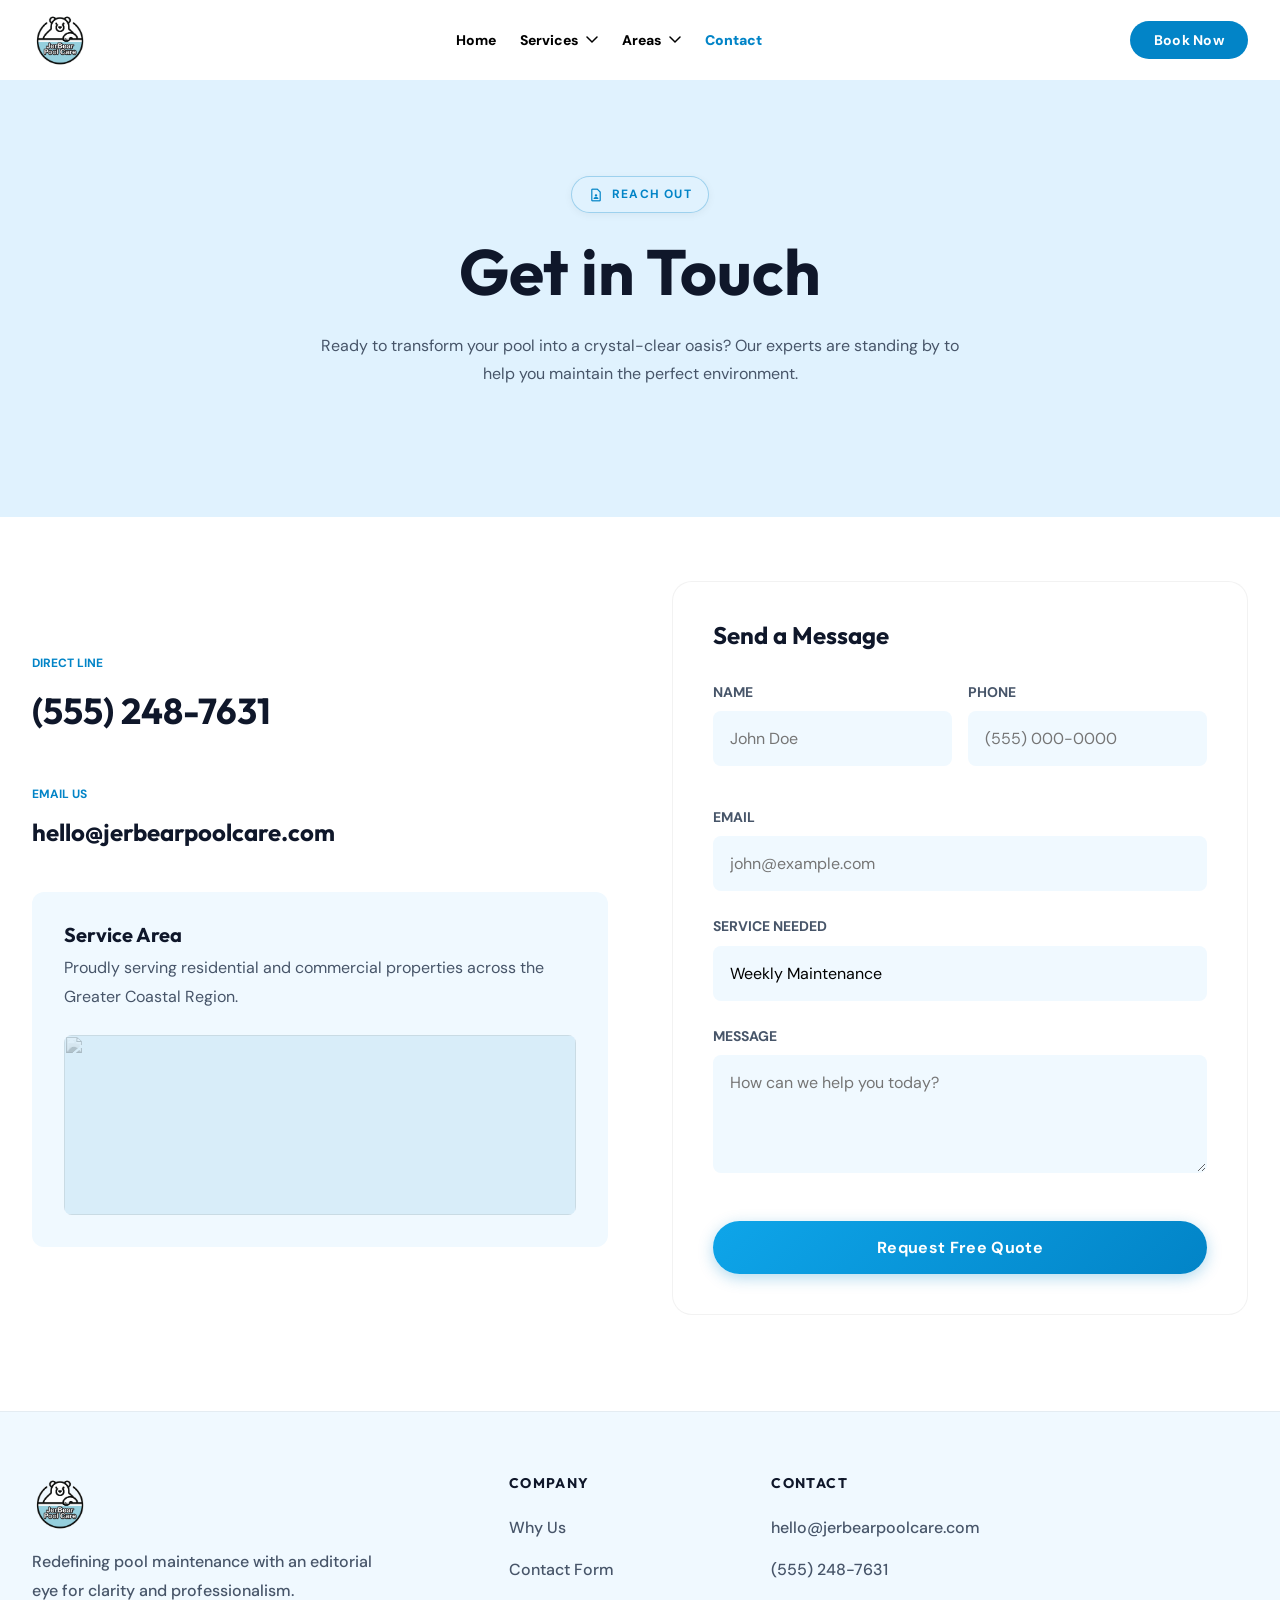
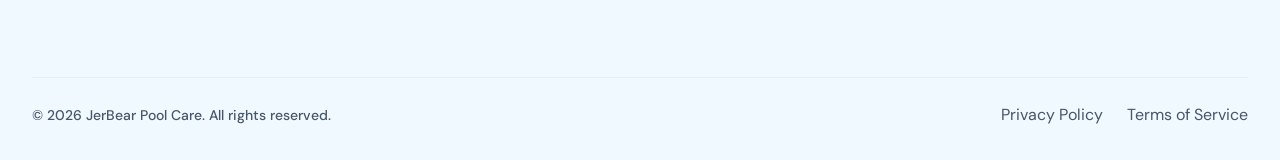
==== contact.html @ 9e52bd68 "Restructured project: moved everything to root and updated testimonial video" ====
<!DOCTYPE html>
<html lang="en">
<head>
  <meta charset="UTF-8">
  <meta name="viewport" content="width=device-width, initial-scale=1.0">
  <meta name="description" content="Contact JerBear Pool Care — Get in Touch.">
  <title>JerBear Pool Care | Contact Us</title>

  <!-- Google Fonts: Outfit and DM Sans -->
  <link rel="preconnect" href="https://fonts.googleapis.com">
  <link rel="preconnect" href="https://fonts.gstatic.com" crossorigin>
  <link href="https://fonts.googleapis.com/css2?family=Outfit:wght@400;500;600;700;900&family=DM+Sans:ital,wght@0,400;0,500;0,600;1,400&display=swap" rel="stylesheet">
  <link href="https://fonts.googleapis.com/css2?family=Material+Symbols+Outlined:wght,FILL@100..700,0..1&display=swap" rel="stylesheet"/>

  <!-- Core CSS (Vanilla) -->
  <link rel="stylesheet" href="css/tokens.css">
  <link rel="stylesheet" href="css/base.css">
  <link rel="stylesheet" href="css/nav.css">
  <link rel="stylesheet" href="css/animations.css">
  <link rel="stylesheet" href="css/buttons.css">
  <link rel="stylesheet" href="css/components.css">
  <link rel="stylesheet" href="css/footer.css">
</head>
<body>

  <!-- NAVBAR -->
  <header class="nav" id="mainNav" role="banner">
    <div class="container nav__inner">
      <a href="index.html" class="nav__logo" aria-label="JerBear Home">
        <img src="Assests/Ref images/Logo.png" alt="JerBear Pool Care Logo">
      </a>
      <!-- Desktop Nav -->
      <nav class="nav__menu" role="navigation" aria-label="Main navigation">
        <ul class="nav__list">
          <li><a href="index.html" class="nav__link">Home</a></li>
          
          <li class="nav__item--dropdown">
            <button class="nav__link nav__dropdown-trigger" aria-expanded="false" aria-haspopup="true">
              Services <svg class="nav__arrow" width="12" height="8" viewBox="0 0 12 8" fill="none"><path d="M1 1l5 5 5-5" stroke="currentColor" stroke-width="1.5" stroke-linecap="round"/></svg>
            </button>
            <ul class="nav__dropdown" role="menu">
              <li><a href="services/pool-maintenance.html" class="nav__dropdown-link" role="menuitem">Weekly Pool Cleaning</a></li>
              <li><a href="services/equipment-repair.html" class="nav__dropdown-link" role="menuitem">Equipment Repair</a></li>
              <li><a href="services/restoration.html" class="nav__dropdown-link" role="menuitem">One-Time Deep Clean</a></li>
            </ul>
          </li>

          <li class="nav__item--dropdown">
            <button class="nav__link nav__dropdown-trigger" aria-expanded="false" aria-haspopup="true">
              Areas <svg class="nav__arrow" width="12" height="8" viewBox="0 0 12 8" fill="none"><path d="M1 1l5 5 5-5" stroke="currentColor" stroke-width="1.5" stroke-linecap="round"/></svg>
            </button>
            <ul class="nav__dropdown" role="menu">
              <li><a href="areas/phoenix.html" class="nav__dropdown-link" role="menuitem">Phoenix</a></li>
              <li><a href="areas/scottsdale.html" class="nav__dropdown-link" role="menuitem">Scottsdale</a></li>
              <li><a href="areas/mesa.html" class="nav__dropdown-link" role="menuitem">Mesa</a></li>
            </ul>
          </li>

          <li><a href="contact.html" class="nav__link active">Contact</a></li>
        </ul>
      </nav>
      <a href="contact.html" class="btn btn--nav text-inverse">Book Now</a>
      <button class="nav__hamburger" id="navToggle" aria-label="Toggle navigation" aria-expanded="false" aria-controls="mobileMenu">
        <span></span><span></span><span></span>
      </button>
    </div>

    <!-- Mobile Menu -->
    <div class="nav__mobile" id="mobileMenu" role="dialog" aria-label="Mobile navigation">
      <ul class="nav__mobile-list">
        <li><a href="index.html" class="nav__mobile-link">Home</a></li>
        
        <li class="nav__mobile-item--dropdown">
          <button class="nav__mobile-link" aria-expanded="false">
             Services <svg class="nav__arrow" width="12" height="8" viewBox="0 0 12 8" fill="none"><path d="M1 1l5 5 5-5" stroke="currentColor" stroke-width="1.5" stroke-linecap="round"/></svg>
          </button>
          <ul class="nav__mobile-dropdown">
            <li><a href="services/pool-maintenance.html" class="nav__mobile-link">Weekly Pool Cleaning</a></li>
            <li><a href="services/equipment-repair.html" class="nav__mobile-link">Equipment Repair</a></li>
            <li><a href="services/restoration.html" class="nav__mobile-link">One-Time Deep Clean</a></li>
          </ul>
        </li>

        <li class="nav__mobile-item--dropdown">
          <button class="nav__mobile-link" aria-expanded="false">
             Areas <svg class="nav__arrow" width="12" height="8" viewBox="0 0 12 8" fill="none"><path d="M1 1l5 5 5-5" stroke="currentColor" stroke-width="1.5" stroke-linecap="round"/></svg>
          </button>
          <ul class="nav__mobile-dropdown">
            <li><a href="areas/phoenix.html" class="nav__mobile-link">Phoenix</a></li>
            <li><a href="areas/scottsdale.html" class="nav__mobile-link">Scottsdale</a></li>
            <li><a href="areas/mesa.html" class="nav__mobile-link">Mesa</a></li>
          </ul>
        </li>

        <li><a href="contact.html" class="nav__mobile-link active">Contact</a></li>
        <li><a href="contact.html" class="btn btn--primary" style="margin-top:1.5rem;display:block;text-align:center;">Book Now</a></li>
      </ul>
    </div>
  </header>

  <main id="main-content" tabindex="-1" style="padding-top: var(--nav-height);">
    <!-- Header Section -->
    <section class="bg-blue section-padding" style="padding-bottom: 8rem;">
      <div class="container text-center" data-animate="fade-up">
        <div style="display:inline-flex; align-items:center; gap:var(--space-2); padding:var(--space-2) var(--space-4); background:var(--bg-blue); color:var(--color-secondary); border-radius:var(--radius-pill); font-size:var(--size-xs); font-weight:bold; letter-spacing:0.1em; text-transform:uppercase; margin-bottom:var(--space-2); border: 1px solid rgba(2, 132, 199, 0.3); box-shadow: var(--shadow-sm);"><span class="material-symbols-outlined" style="font-size: 16px;">contact_page</span> Reach Out</div>
        <h1 class="section-title" style="font-size: 4rem; margin-top: 1rem;">Get in Touch</h1>
        <p class="max-w-2xl text-on-surface-variant" style="margin-inline: auto;">
          Ready to transform your pool into a crystal-clear oasis? Our experts are standing by to help you maintain the perfect environment.
        </p>
      </div>
    </section>

    <!-- Main Contact Info & Form Section -->
    <section class="bg-white section-padding" style="padding-top: 4rem;">
      <div class="container grid-2">
        <!-- Sidebar Info -->
        <div data-animate="fade-right">
          <div style="margin-bottom: var(--space-10);">
            <span style="font-size: var(--size-xs); font-weight: bold; color: var(--color-secondary); text-transform: uppercase;">Direct Line</span>
            <a href="tel:5552487631" style="display: block; font-size: var(--size-2xl); font-family: var(--font-display); font-weight: bold; color: var(--text-primary); margin-top: var(--space-2);">(555) 248-7631</a>
          </div>
          <div style="margin-bottom: var(--space-10);">
            <span style="font-size: var(--size-xs); font-weight: bold; color: var(--color-secondary); text-transform: uppercase;">Email Us</span>
            <a href="mailto:hello@jerbearpoolcare.com" style="display: block; font-size: var(--size-xl); font-family: var(--font-display); font-weight: bold; color: var(--text-primary); margin-top: var(--space-2);">hello@jerbearpoolcare.com</a>
          </div>

          <div style="background: var(--bg-light-blue); padding: var(--space-8); border-radius: var(--radius-lg); margin-top: var(--space-10);">
            <h3 style="font-size: var(--size-lg); font-weight: bold; margin-bottom: var(--space-2);">Service Area</h3>
            <p>Proudly serving residential and commercial properties across the Greater Coastal Region.</p>
            <div style="margin-top: var(--space-6); border-radius: var(--radius-md); overflow: hidden; height: 180px; position: relative;">
               <img src="https://lh3.googleusercontent.com/aida-public/[base64]" style="width: 100%; height: 100%; object-fit: cover; filter: grayscale(1) opacity(0.5) contrast(1.25);">
               <div style="position: absolute; inset: 0; background: rgba(2, 132, 199, 0.1);"></div>
            </div>
          </div>
        </div>

        <!-- Form Box -->
        <div data-animate="fade-left">
          <div style="background: white; border: 1px solid rgba(0,0,0,0.05); border-radius: var(--radius-xl); box-shadow: var(--shadow-xl); padding: var(--space-10);">
            <h2 style="font-size: var(--size-xl); margin-bottom: var(--space-8);">Send a Message</h2>
            <form>
              <div style="display: grid; grid-template-columns: 1fr 1fr; gap: var(--space-4); margin-bottom: var(--space-4);">
                <div class="input-group">
                  <label>Name</label>
                  <input type="text" class="input-control" placeholder="John Doe">
                </div>
                <div class="input-group">
                  <label>Phone</label>
                  <input type="tel" class="input-control" placeholder="(555) 000-0000">
                </div>
              </div>
              <div class="input-group">
                <label>Email</label>
                <input type="email" class="input-control" placeholder="john@example.com">
              </div>
              <div class="input-group">
                <label>Service Needed</label>
                <select class="input-control" style="appearance: none;">
                  <option>Weekly Maintenance</option>
                  <option>Chemical Balancing</option>
                  <option>Equipment Repair</option>
                  <option>Pool Opening/Closing</option>
                  <option>Other</option>
                </select>
              </div>
              <div class="input-group">
                <label>Message</label>
                <textarea class="input-control" rows="4" placeholder="How can we help you today?"></textarea>
              </div>
              <button type="submit" class="btn btn--primary" style="width: 100%; padding: var(--space-4); font-size: var(--size-base); margin-top: var(--space-4);">
                Request Free Quote 
              </button>
            </form>
          </div>
        </div>
      </div>
    </section>
  </main>

  <!-- FOOTER -->
  <footer class="footer" role="contentinfo">
    <div class="container">
      <div class="footer__grid">
        <div class="footer__brand">
          <a href="index.html" class="footer__logo">
            <img src="Assests/Ref images/Logo.png" alt="JerBear Pool Care">
          </a>
          <p class="footer__tagline">Redefining pool maintenance with an editorial eye for clarity and professionalism.</p>
        </div>
        <div class="footer__col">
          <h4 class="footer__heading">Company</h4>
          <ul class="footer__links">
            <li><a href="index.html#why-us">Why Us</a></li>
            <li><a href="contact.html">Contact Form</a></li>
          </ul>
        </div>
        <div class="footer__col">
          <h4 class="footer__heading">Contact</h4>
          <ul class="footer__links">
            <li><a href="mailto:hello@jerbearpoolcare.com">hello@jerbearpoolcare.com</a></li>
            <li><a href="tel:5552487631">(555) 248-7631</a></li>
          </ul>
        </div>
      </div>
      <div class="footer__bottom">
        <p>© <span id="footerYear"></span> JerBear Pool Care. All rights reserved.</p>
        <div class="footer__bottom-links">
          <a href="#">Privacy Policy</a>
          <a href="#">Terms of Service</a>
        </div>
      </div>
    </div>
  </footer>

  <script src="js/nav-init.js"></script>
  <script src="js/animations.js"></script>
  <script>document.getElementById('footerYear').textContent = new Date().getFullYear();</script>
</body>
</html>
---- css/tokens.css ----
/* ============================================================
   ANTIGRAVITY DESIGN TOKENS — JerBear Pool Care Edition
   ============================================================ */
:root {
  /* ── BRAND COLORS ── */
  --color-primary:       #ffffff;        /* Swap: White background */
  --color-secondary:     #0284c7;        /* Core Blue */
  --color-accent:        #0ea5e9;        /* Light accent blue */
  --color-accent-warm:   #f59e0b;        /* Energy orange if needed */
  
  /* Background Swapping Colors */
  --bg-white:            #ffffff;
  --bg-light-blue:       #f0f9ff;
  --bg-blue:             #e0f2fe;
  --bg-dark-blue:        #0c4a6e;
  
  /* ── TEXT COLORS ── */
  --text-primary:        #0f172a;        /* main body text (Dark) */
  --text-secondary:      #475569;        /* muted/subtitles */
  --text-inverse:        #ffffff;        /* light text for dark sections */
  --text-hero:           #ffffff;        /* hero section text */
  --text-hero-shadow:    rgba(0,0,0,0.6); /* shadow behind hero text */

  /* ── TYPOGRAPHY ── */
  --font-display:        'Outfit', sans-serif;   /* headings */
  --font-body:           'DM Sans', sans-serif;  /* body text */
  --font-mono:           'JetBrains Mono', monospace;

  --size-xs:   0.75rem;   /* 12px */
  --size-sm:   0.875rem;  /* 14px */
  --size-base: 1rem;      /* 16px */
  --size-md:   1.125rem;  /* 18px */
  --size-lg:   1.25rem;   /* 20px */
  --size-xl:   1.5rem;    /* 24px */
  --size-2xl:  2.25rem;   /* 36px */
  --size-3xl:  3rem;      /* 48px */
  --size-hero: clamp(2.5rem, 6vw, 5rem); /* fluid hero title */

  --weight-normal:  400;
  --weight-medium:  500;
  --weight-semi:    600;
  --weight-bold:    700;
  --weight-black:   900;

  --leading-tight:  1.1;
  --leading-normal: 1.6;
  --leading-loose:  1.8;

  /* ── SPACING ── */
  --space-1:   0.25rem;   /* 4px */
  --space-2:   0.5rem;    /* 8px */
  --space-3:   0.75rem;   /* 12px */
  --space-4:   1rem;      /* 16px */
  --space-5:   1.25rem;   /* 20px */
  --space-6:   1.5rem;    /* 24px */
  --space-8:   2rem;      /* 32px */
  --space-10:  2.5rem;    /* 40px */
  --space-12:  3rem;      /* 48px */
  --space-16:  4rem;      /* 64px */
  --space-20:  5rem;      /* 80px */
  --space-24:  6rem;      /* 96px */

  --section-pad-y: clamp(4rem, 8vw, 8rem);
  --container-max: 1280px;
  --container-pad: clamp(1.5rem, 4vw, 2rem);

  /* ── BORDERS & RADIUS ── */
  --radius-sm:   4px;
  --radius-md:   8px;
  --radius-lg:   12px;
  --radius-xl:   20px;
  --radius-pill: 9999px;

  /* ── SHADOWS ── */
  --shadow-sm:   0 2px 8px rgba(0,0,0,0.05);
  --shadow-md:   0 4px 20px rgba(0,0,0,0.08);
  --shadow-lg:   0 8px 40px rgba(0,0,0,0.12);
  --shadow-glow: 0 0 24px rgba(2,132,199,0.25);
  --text-shadow-hero: 0 2px 12px rgba(0,0,0,0.7), 0 4px 32px rgba(0,0,0,0.5);

  /* ── ANIMATION ── */
  --ease-smooth:  cubic-bezier(0.25, 0.46, 0.45, 0.94);
  --ease-bounce:  cubic-bezier(0.34, 1.56, 0.64, 1);
  --ease-out:     cubic-bezier(0.16, 1, 0.3, 1);
  --duration-fast:   150ms;
  --duration-base:   300ms;
  --duration-slow:   600ms;
  --duration-hero:   900ms;

  /* ── NAV ── */
  --nav-height:      80px;
  --nav-bg-scroll:   rgba(255,255,255,0.92);
  --nav-bg-top:      transparent;
  --nav-backdrop:    blur(16px) saturate(180%);
  --nav-z:           1000;
  --dropdown-z:      1001;
}
---- css/base.css ----
/* ============================================================
   BASE
   ============================================================ */
*, *::before, *::after {
  box-sizing: border-box;
  margin: 0;
  padding: 0;
}

html {
  scroll-behavior: smooth;
  -webkit-text-size-adjust: 100%;
}

body {
  font-family: var(--font-body);
  font-size: var(--size-base);
  font-weight: var(--weight-normal);
  line-height: var(--leading-normal);
  color: var(--text-primary);
  background-color: var(--bg-white);
  overflow-x: hidden;
  -webkit-font-smoothing: antialiased;
  -moz-osx-font-smoothing: grayscale;
}

h1, h2, h3, h4, h5, h6 {
  font-family: var(--font-display);
  line-height: var(--leading-tight);
  font-weight: var(--weight-bold);
  color: var(--text-primary);
}

h1 { font-size: var(--size-3xl); }
h2 { font-size: var(--size-2xl); }
h3 { font-size: var(--size-xl); }
h4 { font-size: var(--size-lg); }

p { 
  color: var(--text-secondary); 
  line-height: var(--leading-loose);
  max-width: 65ch;
}

a {
  color: var(--color-secondary);
  text-decoration: none;
  transition: color var(--duration-base) var(--ease-smooth);
}

a:hover { color: var(--color-accent); }

img { display: block; max-width: 100%; height: auto; }

.container {
  width: 100%;
  max-width: var(--container-max);
  margin: 0 auto;
  padding-left: var(--container-pad);
  padding-right: var(--container-pad);
}

/* SECTION BACKGROUNDS */
.bg-white { background-color: var(--bg-white); }
.bg-light-blue { background-color: var(--bg-light-blue); }
.bg-blue { background-color: var(--bg-blue); }
.bg-dark-blue { background-color: var(--bg-dark-blue); color: var(--text-inverse); }
.bg-dark-blue h1, .bg-dark-blue h2, .bg-dark-blue h3, .bg-dark-blue h4, .bg-dark-blue h5, .bg-dark-blue h6 { color: var(--text-inverse); }
.bg-dark-blue p { color: rgba(255,255,255,0.8); }

.section-padding { padding-top: var(--space-24); padding-bottom: var(--space-24); }
---- css/nav.css ----
/* ── NAVBAR STYLES ── */
.nav {
  position: fixed;
  top: 0;
  left: 0;
  right: 0;
  height: var(--nav-height);
  background: transparent; /* Transparent starting state on desktop */
  backdrop-filter: none;
  -webkit-backdrop-filter: none;
  border-bottom: 1px solid transparent;
  z-index: var(--nav-z);
  transition: background var(--duration-base) var(--ease-smooth),
              backdrop-filter var(--duration-base) var(--ease-smooth),
              border-color var(--duration-base) var(--ease-smooth),
              box-shadow var(--duration-base) var(--ease-smooth);
}

/* On mobile, keep the white background for better accessibility */
@media (max-width: 900px) {
  .nav {
    background: rgba(255, 255, 255, 0.98);
    backdrop-filter: blur(12px);
    border-bottom-color: rgba(0, 0, 0, 0.05);
  }
}

.nav.scrolled {
  background: rgba(255, 255, 255, 0.95);
  backdrop-filter: var(--nav-backdrop);
  -webkit-backdrop-filter: var(--nav-backdrop);
  border-bottom-color: rgba(0, 0, 0, 0.05);
  box-shadow: var(--shadow-sm);
}

.nav__inner {
  display: flex;
  align-items: center;
  justify-content: space-between;
  height: var(--nav-height);
  gap: var(--space-6);
}

.nav__logo img { 
  height: 56px; 
  width: auto;
  transition: opacity var(--duration-base) var(--ease-smooth);
}
.nav__logo:hover img { opacity: 0.8; }

.nav__list {
  display: flex;
  align-items: center;
  list-style: none;
  gap: var(--space-6);
}

.nav__link {
  display: inline-flex;
  align-items: center;
  gap: var(--space-2);
  padding: var(--space-2) 0;
  color: #000000; /* High visibility black as requested */
  font-family: var(--font-body);
  font-size: var(--size-sm);
  font-weight: 800; /* Bolder for visibility */
  border: none;
  background: none;
  cursor: pointer;
  transition: color var(--duration-base) var(--ease-smooth);
  white-space: nowrap;
}

.nav__link:hover {
  color: var(--color-secondary);
}

.nav__link.active {
  color: var(--color-secondary);
  font-weight: 900;
}

/* Dropdown arrow */
.nav__arrow {
  transition: transform var(--duration-base) var(--ease-smooth);
  flex-shrink: 0;
}
.nav__dropdown-trigger[aria-expanded="true"] .nav__arrow {
  transform: rotate(180deg);
}

/* Dropdown */
.nav__item--dropdown { position: relative; }

.nav__dropdown {
  position: absolute;
  top: calc(100% + var(--space-2));
  left: 50%;
  transform: translateX(-50%) translateY(-8px);
  min-width: 220px;
  background: var(--bg-white);
  border: 1px solid rgba(0,0,0,0.05);
  border-radius: var(--radius-lg);
  padding: var(--space-2) 0;
  list-style: none;
  box-shadow: var(--shadow-lg);
  opacity: 0;
  visibility: hidden;
  pointer-events: none;
  transition: opacity var(--duration-base) var(--ease-smooth) 0.15s,
              transform var(--duration-base) var(--ease-smooth),
              visibility var(--duration-base) 0.15s;
  z-index: var(--dropdown-z);
}

.nav__dropdown::before {
  content: "";
  position: absolute;
  top: -20px;
  left: 0;
  right: 0;
  height: 20px;
}

.nav__item--dropdown:hover .nav__dropdown,
.nav__item--dropdown:focus-within .nav__dropdown,
.nav__dropdown-trigger[aria-expanded="true"] + .nav__dropdown {
  opacity: 1;
  visibility: visible;
  pointer-events: auto;
  transform: translateX(-50%) translateY(0);
  transition-delay: 0s; /* Show immediately on hover */
}

.nav__dropdown-link {
  display: block;
  padding: var(--space-3) var(--space-6);
  color: var(--text-secondary);
  font-size: var(--size-sm);
  font-weight: var(--weight-medium);
  transition: color var(--duration-fast) var(--ease-smooth),
              background var(--duration-fast) var(--ease-smooth);
}
.nav__dropdown-link:hover {
  color: var(--color-secondary);
  background: var(--bg-light-blue);
}

/* Hamburger */
.nav__hamburger {
  display: none;
  flex-direction: column;
  justify-content: space-between;
  width: 28px;
  height: 20px;
  background: none;
  border: none;
  cursor: pointer;
  padding: 0;
}

.nav__hamburger span {
  display: block;
  width: 100%;
  height: 2.5px; /* Slightly thicker */
  background: #000000;
  border-radius: 2px;
  transition: transform var(--duration-base) var(--ease-smooth),
              opacity var(--duration-base) var(--ease-smooth);
}

.nav__hamburger.open span:nth-child(1) { transform: translateY(9px) rotate(45deg); }
.nav__hamburger.open span:nth-child(2) { opacity: 0; transform: scaleX(0); }
.nav__hamburger.open span:nth-child(3) { transform: translateY(-9px) rotate(-45deg); }

/* Mobile Menu */
.nav__mobile {
  display: none;
  position: fixed;
  top: var(--nav-height);
  left: 0;
  right: 0;
  background: rgba(255,255,255,0.98);
  backdrop-filter: blur(20px);
  -webkit-backdrop-filter: blur(20px);
  border-top: 1px solid rgba(0,0,0,0.05);
  padding: var(--space-6) var(--container-pad);
  transform: translateY(-100%);
  opacity: 0;
  transition: transform var(--duration-slow) var(--ease-out),
              opacity var(--duration-slow) var(--ease-out);
}

.nav__mobile.open {
  transform: translateY(0);
  opacity: 1;
}

.nav__mobile-list { list-style: none; }

.nav__mobile-link {
  display: block;
  padding: var(--space-4) 0;
  color: var(--text-primary);
  font-size: var(--size-md);
  font-weight: var(--weight-semi);
  border-bottom: 1px solid rgba(0,0,0,0.05);
  transition: color var(--duration-fast) var(--ease-smooth);
}
.nav__mobile-link:hover { color: var(--color-secondary); }

.nav__mobile-item--dropdown .nav__mobile-link {
  display: flex;
  align-items: center;
  justify-content: space-between;
  cursor: pointer;
}

.nav__mobile-dropdown {
  list-style: none;
  padding-left: var(--space-4);
  max-height: 0;
  overflow: hidden;
  transition: max-height var(--duration-base) var(--ease-smooth);
}

.nav__mobile-item--dropdown.open .nav__mobile-dropdown {
  max-height: 500px; /* Adjust as needed */
  padding-bottom: var(--space-4);
}

.nav__mobile-item--dropdown .nav__arrow {
  transition: transform var(--duration-base) var(--ease-smooth);
}

.nav__mobile-item--dropdown.open .nav__arrow {
  transform: rotate(180deg);
}

@media (max-width: 600px) {
  .nav__logo img { height: 44px; }
  .grid-2 { gap: var(--space-10); }
}

/* ── RESPONSIVE BREAKPOINTS ── */
@media (max-width: 900px) {
  .nav__menu, .btn--nav { display: none !important; }
  .nav__hamburger { display: flex; }
  .nav__mobile { display: block; }
}
---- css/animations.css ----
/* ── ANIMATION SYSTEM ── */

/* Pop-in prevention — elements start invisible */
[data-animate] {
  opacity: 0;
  transform: translateY(24px);
  transition: opacity var(--duration-slow) var(--ease-out),
              transform var(--duration-slow) var(--ease-out);
}

[data-animate="fade-up"].in-view { opacity: 1; transform: translateY(0); }
[data-animate="fade-in"].in-view { opacity: 1; transform: none; }
[data-animate="fade-right"] { transform: translateX(-32px); }
[data-animate="fade-right"].in-view { opacity: 1; transform: translateX(0); }
[data-animate="fade-left"] { transform: translateX(32px); }
[data-animate="fade-left"].in-view { opacity: 1; transform: translateX(0); }

/* Stagger children */
[data-stagger] > * {
  opacity: 0;
  transform: translateY(20px);
  transition: opacity var(--duration-slow) var(--ease-out),
              transform var(--duration-slow) var(--ease-out);
}
[data-stagger] > *.in-view { opacity: 1; transform: translateY(0); }
[data-stagger] > *:nth-child(1) { transition-delay: 0ms; }
[data-stagger] > *:nth-child(2) { transition-delay: 80ms; }
[data-stagger] > *:nth-child(3) { transition-delay: 160ms; }
[data-stagger] > *:nth-child(4) { transition-delay: 240ms; }
[data-stagger] > *:nth-child(5) { transition-delay: 320ms; }
[data-stagger] > *:nth-child(6) { transition-delay: 400ms; }
---- css/buttons.css ----
/* ── BUTTON SYSTEM ── */
.btn {
  display: inline-flex;
  align-items: center;
  justify-content: center;
  gap: var(--space-2);
  padding: var(--space-3) var(--space-6);
  font-family: var(--font-body);
  font-size: var(--size-base);
  font-weight: var(--weight-bold);
  letter-spacing: 0.02em;
  border-radius: var(--radius-pill);
  border: none;
  cursor: pointer;
  text-decoration: none;
  white-space: nowrap;
  position: relative;
  overflow: hidden;
  transition: transform var(--duration-base) var(--ease-bounce),
              box-shadow var(--duration-base) var(--ease-smooth),
              background var(--duration-base) var(--ease-smooth),
              color var(--duration-base) var(--ease-smooth);
}

.btn--primary {
  background: linear-gradient(135deg, var(--color-accent), var(--color-secondary));
  color: var(--text-inverse);
  box-shadow: 0 4px 15px rgba(2,132,199,0.3);
}
.btn--primary:hover {
  background: var(--bg-dark-blue);
  color: var(--text-inverse);
  transform: translateY(-3px);
  box-shadow: 0 8px 25px rgba(2,132,199,0.4);
}

.btn--secondary {
  background: var(--bg-white);
  color: var(--color-secondary);
  border: 1px solid var(--color-secondary);
}
.btn--secondary:hover {
  background: var(--bg-light-blue);
  transform: translateY(-2px);
}

.btn--ghost {
  background: transparent;
  color: var(--text-inverse);
  border: 1px solid rgba(255,255,255,0.4);
  backdrop-filter: blur(10px);
  -webkit-backdrop-filter: blur(10px);
}
.btn--ghost:hover {
  border-color: rgba(255,255,255,0.8);
  background: rgba(255,255,255,0.1);
  transform: translateY(-2px);
}

.btn--nav {
  background: var(--color-secondary);
  color: var(--text-inverse);
  padding: var(--space-2) var(--space-6);
  font-size: var(--size-sm);
  border-radius: var(--radius-pill);
}
.btn--nav:hover {
  background: var(--bg-dark-blue);
  color: var(--text-inverse) !important;
}

.btn--lg {
  padding: var(--space-4) var(--space-8);
  font-size: var(--size-md);
}

.btn:active { transform: translateY(0) scale(0.98); }
---- css/components.css ----
/* ── COMPONENT STYLES ── */
.text-center { text-align: center; }
.mb-16 { margin-bottom: var(--space-16); }
.mb-24 { margin-bottom: var(--space-24); }
.max-w-2xl { max-width: 42rem; margin-inline: auto; }

.section-title {
  font-size: var(--size-3xl);
  margin-bottom: var(--space-6);
}
.section-subtitle {
  font-size: var(--size-md);
  color: var(--text-secondary);
  font-weight: var(--weight-medium);
}

.grid-3 {
  display: grid;
  grid-template-columns: repeat(auto-fit, minmax(280px, 1fr));
  gap: var(--space-6);
}
@media (min-width: 900px) {
  .grid-3 { gap: var(--space-10); }
  .grid-span-2 { grid-column: span 2; }
}

.grid-2 {
  display: grid;
  grid-template-columns: 1fr;
  gap: var(--space-10);
  align-items: center;
}
@media (min-width: 900px) {
  .grid-2 { grid-template-columns: 1fr 1fr; gap: var(--space-16); }
}

/* Service Cards */
.card {
  background: var(--bg-white);
  padding: var(--space-10);
  border-radius: var(--radius-xl);
  box-shadow: var(--shadow-sm);
  border: 1px solid rgba(0,0,0,0.03);
  transition: transform var(--duration-base) var(--ease-smooth),
              box-shadow var(--duration-base) var(--ease-smooth),
              border-color var(--duration-base) var(--ease-smooth);
  display: flex;
  flex-direction: column;
  justify-content: space-between;
}

.card.bg-dark-blue {
  background: var(--bg-dark-blue) !important;
  color: var(--text-inverse);
}
.card.bg-dark-blue h1, .card.bg-dark-blue h2, .card.bg-dark-blue h3, .card.bg-dark-blue h4 {
  color: var(--text-inverse);
}
.card.bg-dark-blue p, .card.bg-dark-blue .card__text {
  color: rgba(255,255,255,0.8);
}
.card.bg-light-blue {
  background: var(--bg-light-blue) !important;
  border-color: rgba(2,132,199,0.08);
}
.card:hover {
  transform: translateY(-8px);
  box-shadow: var(--shadow-md);
  border-color: rgba(2,132,199,0.2);
}

.card__icon {
  width: 64px;
  height: 64px;
  background: linear-gradient(135deg, var(--color-accent), var(--color-secondary));
  color: var(--text-inverse);
  border-radius: var(--radius-lg);
  display: flex;
  align-items: center;
  justify-content: center;
  margin-bottom: var(--space-8);
  transition: transform var(--duration-base) var(--ease-bounce);
}
.card:hover .card__icon { transform: scale(1.1) rotate(5deg); }

.card__title { font-size: var(--size-lg); margin-bottom: var(--space-4); }
.card__text { color: var(--text-secondary); margin-bottom: var(--space-6); }

.card__link {
  color: var(--color-secondary);
  font-weight: var(--weight-bold);
  display: inline-flex;
  align-items: center;
  gap: var(--space-2);
  transition: gap var(--duration-base) var(--ease-smooth);
}
.card:hover .card__link { gap: var(--space-3); color: var(--color-accent); }

/* Feature list (Why us) */
.feature-box {
  padding: var(--space-6);
  background: var(--bg-white);
  border-radius: var(--radius-lg);
  border: 1px solid rgba(0,0,0,0.05);
  transition: background var(--duration-base);
}
.feature-box:hover { background: var(--bg-light-blue); border-color: rgba(2,132,199,0.1); }
.feature-icon { color: var(--color-secondary); margin-bottom: var(--space-4); display: block; }
.feature-box h4 { margin-bottom: var(--space-2); }

/* Form Card */
.form-card {
  background: var(--bg-white);
  border-radius: 2rem;
  box-shadow: var(--shadow-lg);
  overflow: hidden;
  display: flex;
  flex-direction: column;
  border: 1px solid rgba(0,0,0,0.05);
}
@media (min-width: 900px) {
  .form-card { flex-direction: row; }
  .form-card__info, .form-card__form { width: 50%; }
}

.form-card__info {
  background: linear-gradient(135deg, var(--color-accent), var(--color-secondary));
  padding: var(--space-12) var(--space-10);
  color: var(--text-inverse);
  display: flex;
  flex-direction: column;
  justify-content: space-between;
}
.form-card__form { padding: var(--space-12) var(--space-10); }

.input-group { margin-bottom: var(--space-6); }
.input-group label {
  display: block;
  font-size: var(--size-sm);
  font-weight: var(--weight-bold);
  color: var(--text-secondary);
  text-transform: uppercase;
  margin-bottom: var(--space-2);
}
.input-control {
  width: 100%;
  padding: var(--space-4);
  background: var(--bg-light-blue);
  border: 1px solid transparent;
  border-radius: var(--radius-md);
  font-family: var(--font-body);
  font-size: var(--size-base);
  transition: border-color var(--duration-fast), box-shadow var(--duration-fast);
}
.input-control:focus {
  outline: none;
  border-color: var(--color-accent);
  box-shadow: 0 0 0 3px rgba(14,165,233,0.2);
}


/* Generic Image display */
.img-rounded {
  border-radius: 2rem;
  box-shadow: var(--shadow-md);
  object-fit: cover;
  width: 100%;
}

/* Video Background Section */
.section--video {
  position: relative;
  overflow: hidden;
  z-index: 1;
}

.section__video-container {
  position: absolute;
  top: 0;
  left: 0;
  width: 100%;
  height: 100%;
  z-index: 0;
}

.section__video-container video {
  width: 100%;
  height: 100%;
  object-fit: cover;
}

.section__video-overlay {
  position: absolute;
  top: 0;
  left: 0;
  width: 100%;
  height: 100%;
  z-index: 1;
}

.section--video .container {
  position: relative;
  z-index: 2;
}

.testimonial-title {
  color: #ffffff;
  font-weight: 900 !important;
  font-size: clamp(2.25rem, 8vw, 4.5rem);
  text-shadow: 0 4px 12px rgba(0,0,0,0.5);
  position: relative;
  z-index: 10;
  margin-bottom: var(--space-4);
  line-height: 1.1;
}

.testimonial-subtitle {
  color: rgba(255, 255, 255, 0.95);
  font-weight: 800 !important;
  font-size: clamp(1.125rem, 4vw, 1.375rem);
  text-shadow: 0 2px 8px rgba(0,0,0,0.5);
  position: relative;
  z-index: 10;
  margin-inline: auto;
}
---- css/footer.css ----
/* ── FOOTER STYLES ── */
.footer {
  background: var(--bg-light-blue);
  border-top: 1px solid rgba(0,0,0,0.05);
  padding-top: var(--space-16);
  padding-bottom: var(--space-8);
  margin-top: auto;
}

.footer__grid {
  display: grid;
  grid-template-columns: 2fr 1fr 1fr 1fr;
  gap: var(--space-12);
  margin-bottom: var(--space-12);
}

.footer__logo img { height: 56px; width: auto; margin-bottom: var(--space-4); }

.footer__tagline {
  color: var(--text-secondary);
  font-weight: var(--weight-medium);
  margin-bottom: var(--space-6);
  max-width: 32ch;
}

.footer__heading {
  font-size: var(--size-sm);
  font-weight: var(--weight-bold);
  color: var(--color-dark-blue);
  text-transform: uppercase;
  letter-spacing: 0.1em;
  margin-bottom: var(--space-6);
}

.footer__links {
  list-style: none;
  display: flex;
  flex-direction: column;
  gap: var(--space-4);
}
.footer__links a {
  color: var(--text-secondary);
  font-weight: var(--weight-medium);
  transition: color var(--duration-fast) var(--ease-smooth),
              transform var(--duration-fast) var(--ease-smooth);
  display: inline-block;
}
.footer__links a:hover {
  color: var(--color-secondary);
  transform: translateX(4px);
}

.footer__bottom {
  display: flex;
  align-items: center;
  justify-content: space-between;
  padding-top: var(--space-6);
  border-top: 1px solid rgba(0,0,0,0.05);
  gap: var(--space-4);
  flex-wrap: wrap;
}
.footer__bottom p {
  color: var(--text-secondary);
  font-size: var(--size-sm);
  font-weight: var(--weight-medium);
}
.footer__bottom-links {
  display: flex;
  gap: var(--space-6);
}
.footer__bottom-links a { color: var(--text-secondary); transition: color var(--duration-fast); }
.footer__bottom-links a:hover { color: var(--color-secondary); }

@media (max-width: 900px) {
  .footer__grid {
    grid-template-columns: 1fr 1fr;
    gap: var(--space-8);
  }
  .footer__brand { grid-column: 1 / -1; }
}
@media (max-width: 560px) {
  .footer__grid { grid-template-columns: 1fr; }
  .footer__bottom { flex-direction: column; text-align: center; }
}
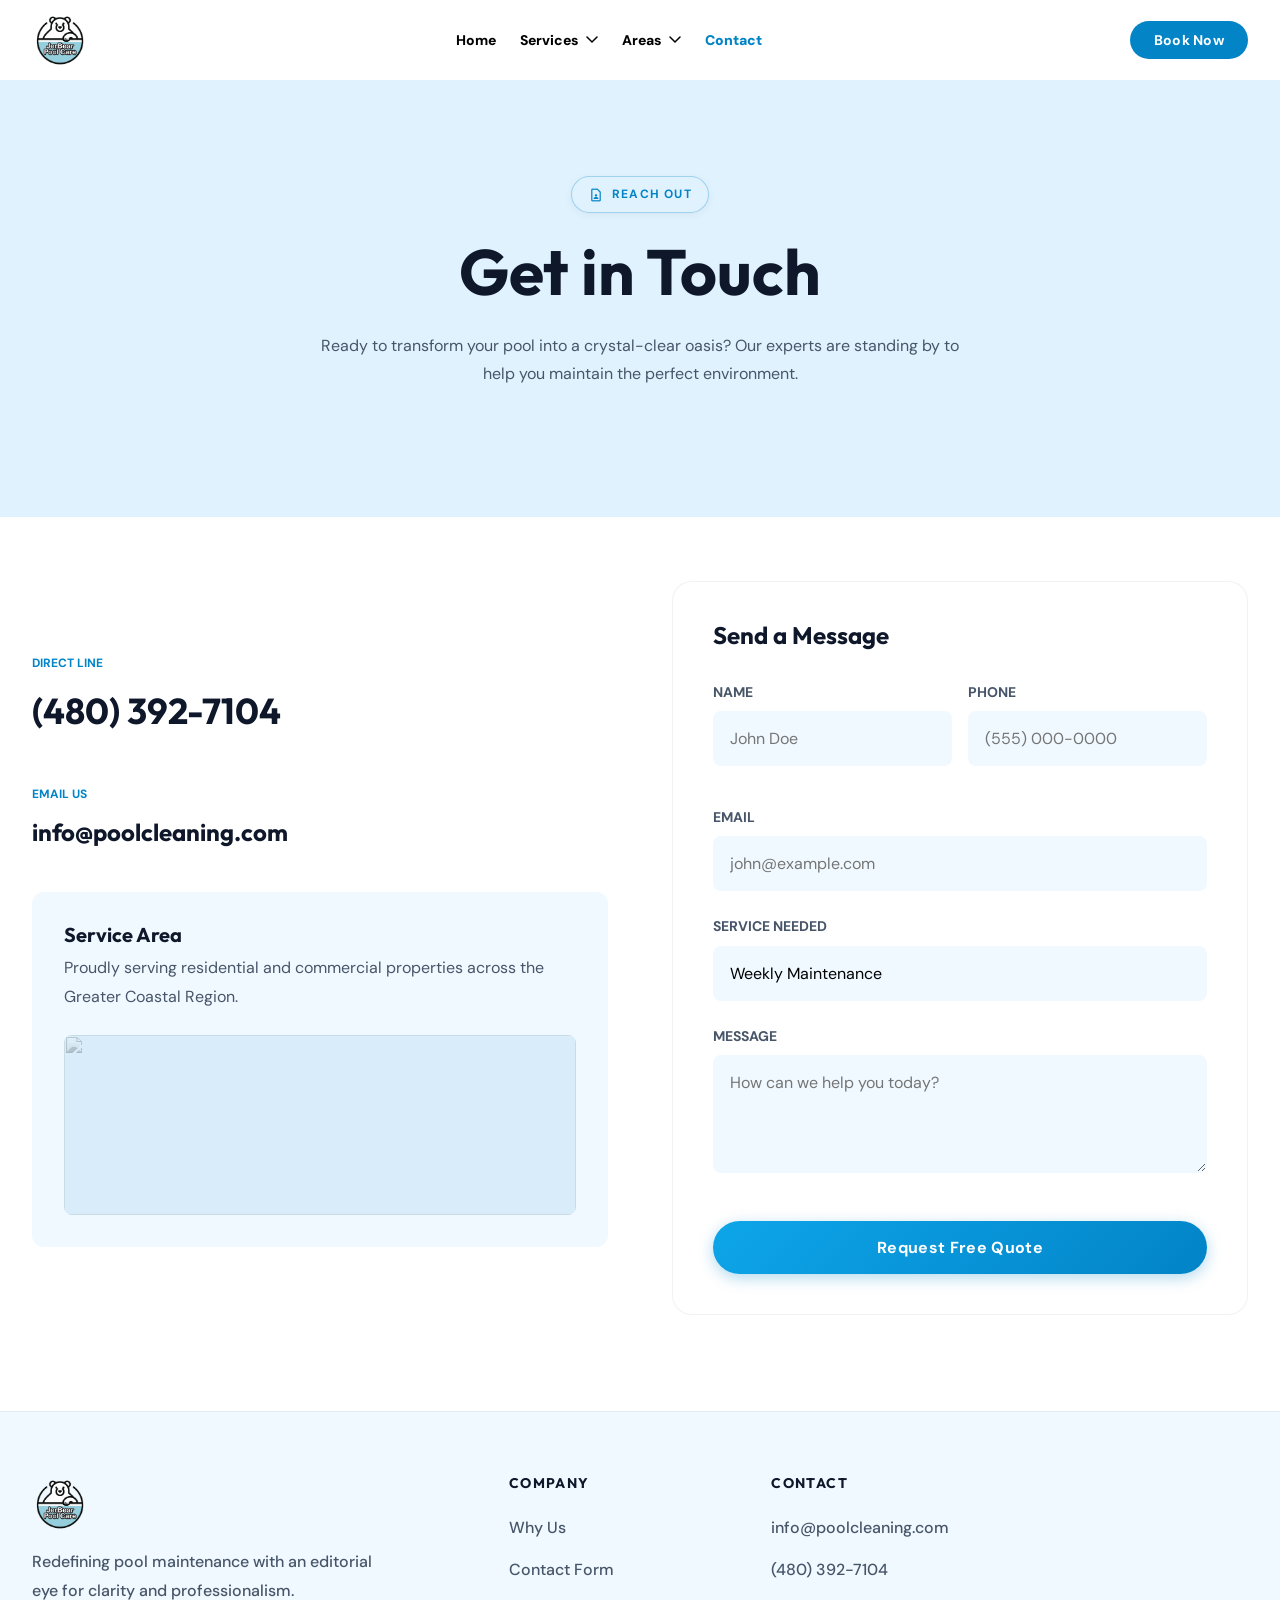
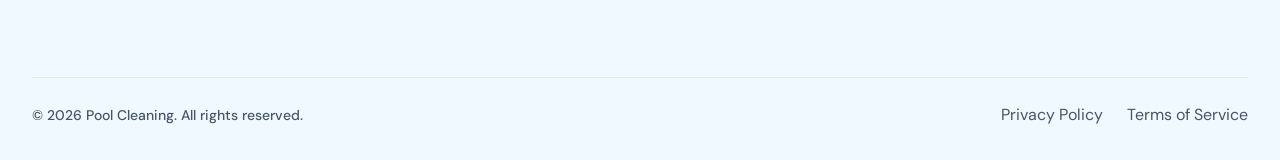
==== commit 90f4592c: "New AG POol services" ====
--- a/contact.html
+++ b/contact.html
@@ -1,10 +1,10 @@
-<!DOCTYPE html>
+﻿<!DOCTYPE html>
 <html lang="en">
 <head>
   <meta charset="UTF-8">
   <meta name="viewport" content="width=device-width, initial-scale=1.0">
-  <meta name="description" content="Contact JerBear Pool Care — Get in Touch.">
-  <title>JerBear Pool Care | Contact Us</title>
+  <meta name="description" content="Contact Pool Cleaning — Get in Touch.">
+  <title>Pool Cleaning | Contact Us</title>
 
   <!-- Google Fonts: Outfit and DM Sans -->
   <link rel="preconnect" href="https://fonts.googleapis.com">
@@ -26,8 +26,8 @@
   <!-- NAVBAR -->
   <header class="nav" id="mainNav" role="banner">
     <div class="container nav__inner">
-      <a href="index.html" class="nav__logo" aria-label="JerBear Home">
-        <img src="Assests/Ref images/Logo.png" alt="JerBear Pool Care Logo">
+      <a href="index.html" class="nav__logo" aria-label="Pool Cleaning Home">
+        <img src="Assests/Ref images/Logo.png" alt="Pool Cleaning Logo">
       </a>
       <!-- Desktop Nav -->
       <nav class="nav__menu" role="navigation" aria-label="Main navigation">
@@ -117,11 +117,11 @@
         <div data-animate="fade-right">
           <div style="margin-bottom: var(--space-10);">
             <span style="font-size: var(--size-xs); font-weight: bold; color: var(--color-secondary); text-transform: uppercase;">Direct Line</span>
-            <a href="tel:5552487631" style="display: block; font-size: var(--size-2xl); font-family: var(--font-display); font-weight: bold; color: var(--text-primary); margin-top: var(--space-2);">(555) 248-7631</a>
+            <a href="tel:4803927104" style="display: block; font-size: var(--size-2xl); font-family: var(--font-display); font-weight: bold; color: var(--text-primary); margin-top: var(--space-2);">(480) 392-7104</a>
           </div>
           <div style="margin-bottom: var(--space-10);">
             <span style="font-size: var(--size-xs); font-weight: bold; color: var(--color-secondary); text-transform: uppercase;">Email Us</span>
-            <a href="mailto:hello@jerbearpoolcare.com" style="display: block; font-size: var(--size-xl); font-family: var(--font-display); font-weight: bold; color: var(--text-primary); margin-top: var(--space-2);">hello@jerbearpoolcare.com</a>
+            <a href="mailto:info@poolcleaning.com" style="display: block; font-size: var(--size-xl); font-family: var(--font-display); font-weight: bold; color: var(--text-primary); margin-top: var(--space-2);">info@poolcleaning.com</a>
           </div>
 
           <div style="background: var(--bg-light-blue); padding: var(--space-8); border-radius: var(--radius-lg); margin-top: var(--space-10);">
@@ -183,7 +183,7 @@
       <div class="footer__grid">
         <div class="footer__brand">
           <a href="index.html" class="footer__logo">
-            <img src="Assests/Ref images/Logo.png" alt="JerBear Pool Care">
+            <img src="Assests/Ref images/Logo.png" alt="Pool Cleaning">
           </a>
           <p class="footer__tagline">Redefining pool maintenance with an editorial eye for clarity and professionalism.</p>
         </div>
@@ -197,13 +197,13 @@
         <div class="footer__col">
           <h4 class="footer__heading">Contact</h4>
           <ul class="footer__links">
-            <li><a href="mailto:hello@jerbearpoolcare.com">hello@jerbearpoolcare.com</a></li>
-            <li><a href="tel:5552487631">(555) 248-7631</a></li>
+            <li><a href="mailto:info@poolcleaning.com">info@poolcleaning.com</a></li>
+            <li><a href="tel:4803927104">(480) 392-7104</a></li>
           </ul>
         </div>
       </div>
       <div class="footer__bottom">
-        <p>© <span id="footerYear"></span> JerBear Pool Care. All rights reserved.</p>
+        <p>© <span id="footerYear"></span> Pool Cleaning. All rights reserved.</p>
         <div class="footer__bottom-links">
           <a href="#">Privacy Policy</a>
           <a href="#">Terms of Service</a>
--- a/css/nav.css
+++ b/css/nav.css
@@ -9,7 +9,7 @@
   backdrop-filter: none;
   -webkit-backdrop-filter: none;
   border-bottom: 1px solid transparent;
-  z-index: var(--nav-z);
+  z-index: 100000; /* Extremely high to stay on top of sections with relative/absolute */
   transition: background var(--duration-base) var(--ease-smooth),
               backdrop-filter var(--duration-base) var(--ease-smooth),
               border-color var(--duration-base) var(--ease-smooth),
@@ -175,39 +175,53 @@
 
 /* Mobile Menu */
 .nav__mobile {
-  display: none;
+  display: block;
   position: fixed;
   top: var(--nav-height);
   left: 0;
-  right: 0;
-  background: rgba(255,255,255,0.98);
-  backdrop-filter: blur(20px);
-  -webkit-backdrop-filter: blur(20px);
+  width: 100%;
+  height: calc(100vh - var(--nav-height));
+  background: #ffffff !important;
+  padding: var(--space-8) var(--container-pad);
+  transform: translateY(-10px);
+  opacity: 0;
+  visibility: hidden;
+  pointer-events: none;
+  transition: all 0.3s cubic-bezier(0.4, 0, 0.2, 1);
+  z-index: 100001; /* Above almost everything */
+  overflow-y: auto;
   border-top: 1px solid rgba(0,0,0,0.05);
-  padding: var(--space-6) var(--container-pad);
-  transform: translateY(-100%);
-  opacity: 0;
-  transition: transform var(--duration-slow) var(--ease-out),
-              opacity var(--duration-slow) var(--ease-out);
+  box-shadow: 0 4px 10px rgba(0,0,0,0.1);
 }
 
 .nav__mobile.open {
   transform: translateY(0);
   opacity: 1;
+  visibility: visible;
+  pointer-events: auto;
 }
 
 .nav__mobile-list { list-style: none; }
 
 .nav__mobile-link {
   display: block;
+  width: 100%;
   padding: var(--space-4) 0;
   color: var(--text-primary);
   font-size: var(--size-md);
   font-weight: var(--weight-semi);
+  border: none; /* Removed the square box */
   border-bottom: 1px solid rgba(0,0,0,0.05);
+  background: transparent; /* Fixed gray background */
+  text-align: left;
   transition: color var(--duration-fast) var(--ease-smooth);
 }
 .nav__mobile-link:hover { color: var(--color-secondary); }
+
+/* Remove bottom border for triggers to separate them from content */
+.nav__mobile-item--dropdown > .nav__mobile-link {
+  border-bottom: none;
+}
 
 .nav__mobile-item--dropdown .nav__mobile-link {
   display: flex;
@@ -227,6 +241,7 @@
 .nav__mobile-item--dropdown.open .nav__mobile-dropdown {
   max-height: 500px; /* Adjust as needed */
   padding-bottom: var(--space-4);
+  border-bottom: 1px solid rgba(0,0,0,0.05); /* Add it here instead */
 }
 
 .nav__mobile-item--dropdown .nav__arrow {
@@ -246,5 +261,4 @@
 @media (max-width: 900px) {
   .nav__menu, .btn--nav { display: none !important; }
   .nav__hamburger { display: flex; }
-  .nav__mobile { display: block; }
-}
+}
--- a/css/buttons.css
+++ b/css/buttons.css
@@ -74,4 +74,12 @@
   font-size: var(--size-md);
 }
 
+@media (max-width: 600px) {
+  .btn--lg {
+    padding: var(--space-3) var(--space-6);
+    font-size: var(--size-sm);
+    width: 100%; /* Make them full width on mobile for better tap target */
+  }
+}
+
 .btn:active { transform: translateY(0) scale(0.98); }
--- a/css/components.css
+++ b/css/components.css
@@ -5,13 +5,15 @@
 .max-w-2xl { max-width: 42rem; margin-inline: auto; }
 
 .section-title {
-  font-size: var(--size-3xl);
+  font-size: clamp(2rem, 6vw, 3.5rem);
   margin-bottom: var(--space-6);
+  line-height: 1.1;
 }
 .section-subtitle {
-  font-size: var(--size-md);
+  font-size: clamp(1rem, 3.5vw, 1.125rem);
   color: var(--text-secondary);
   font-weight: var(--weight-medium);
+  line-height: var(--leading-normal);
 }
 
 .grid-3 {
@@ -133,6 +135,12 @@
 }
 .form-card__form { padding: var(--space-12) var(--space-10); }
 
+@media (max-width: 600px) {
+  .form-card__info, .form-card__form {
+    padding: var(--space-8) var(--space-6);
+  }
+}
+
 .input-group { margin-bottom: var(--space-6); }
 .input-group label {
   display: block;
@@ -206,7 +214,7 @@
 .testimonial-title {
   color: #ffffff;
   font-weight: 900 !important;
-  font-size: clamp(2.25rem, 8vw, 4.5rem);
+  font-size: clamp(2.25rem, 8vw, 3.5rem);
   text-shadow: 0 4px 12px rgba(0,0,0,0.5);
   position: relative;
   z-index: 10;
@@ -223,3 +231,26 @@
   z-index: 10;
   margin-inline: auto;
 }
+
+.checklist-grid {
+  display: grid;
+  grid-template-columns: 1fr;
+  gap: var(--space-4);
+}
+@media (min-width: 768px) {
+  .checklist-grid {
+    grid-template-columns: 1fr 1fr;
+  }
+}
+
+.hero__btns {
+  display: flex;
+  gap: var(--space-4);
+  margin-top: var(--space-2);
+}
+@media (max-width: 600px) {
+  .hero__btns {
+    flex-direction: column;
+    gap: var(--space-3);
+  }
+}
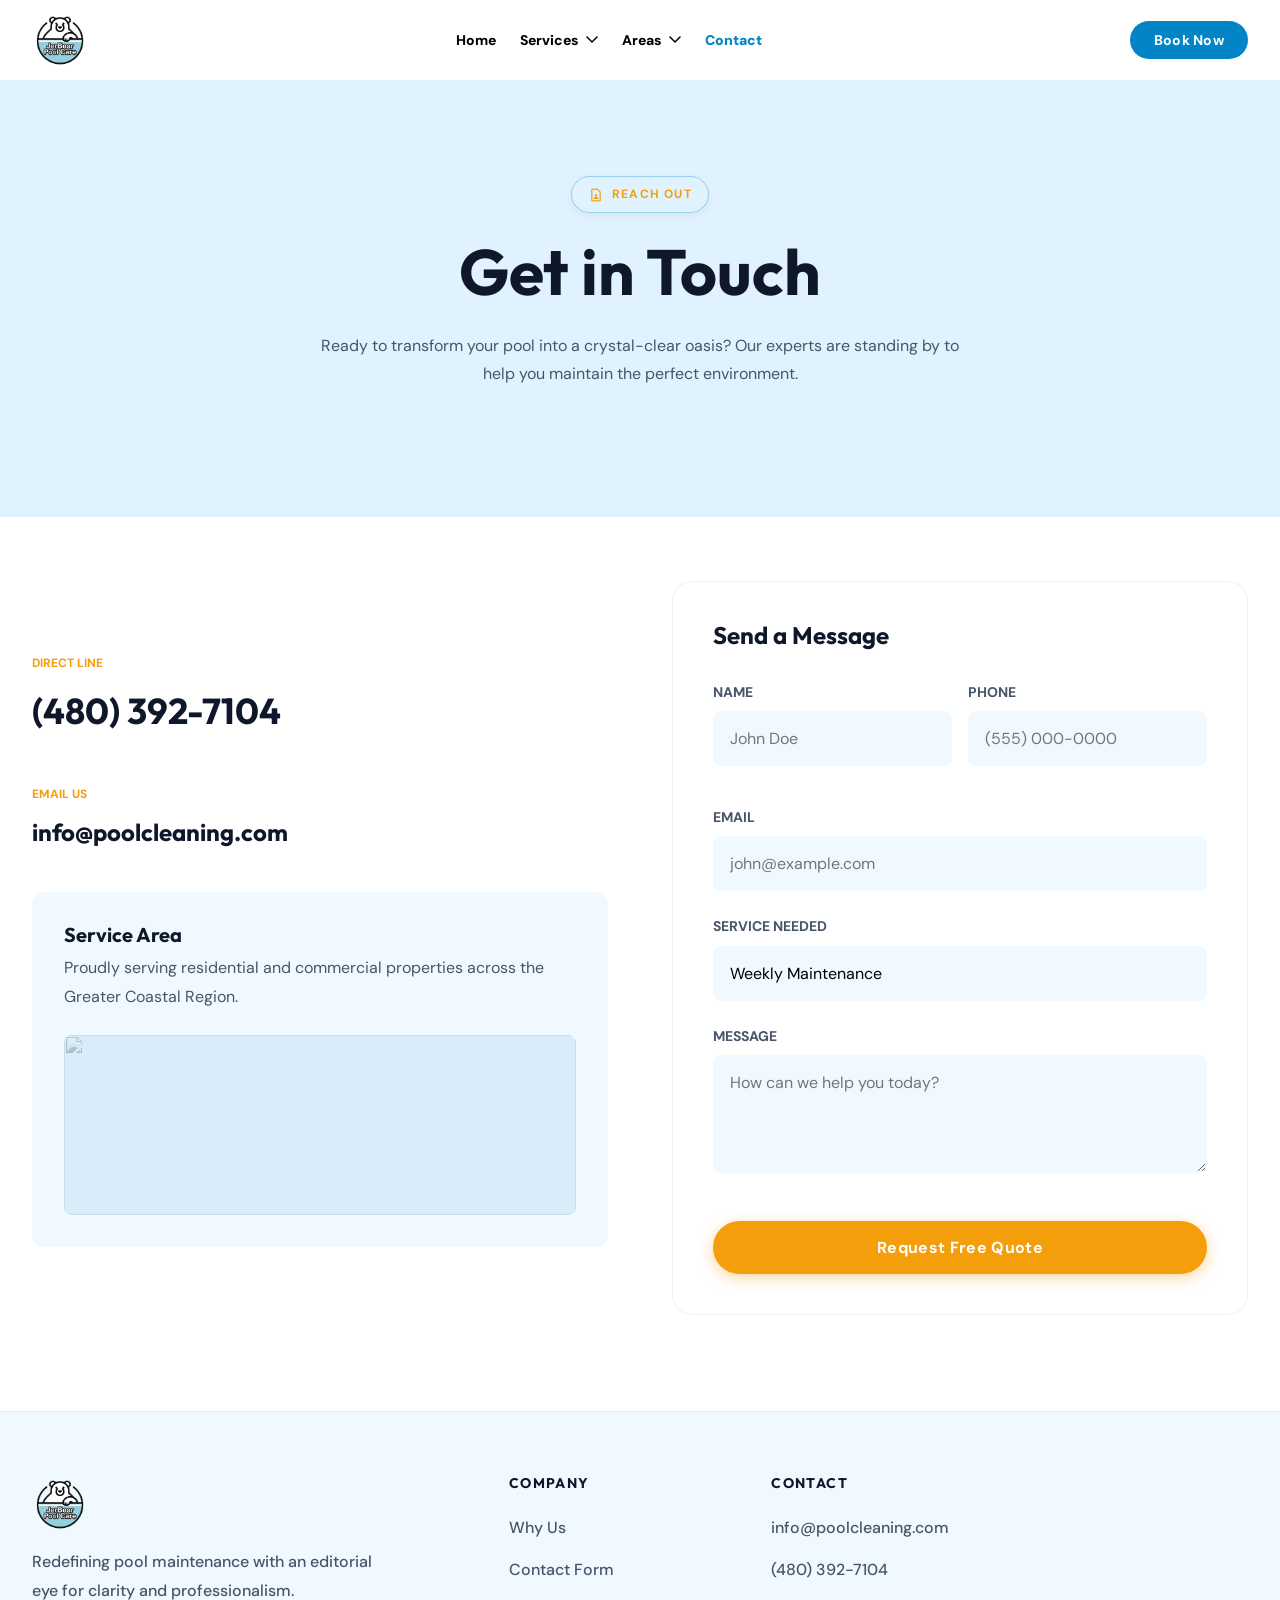
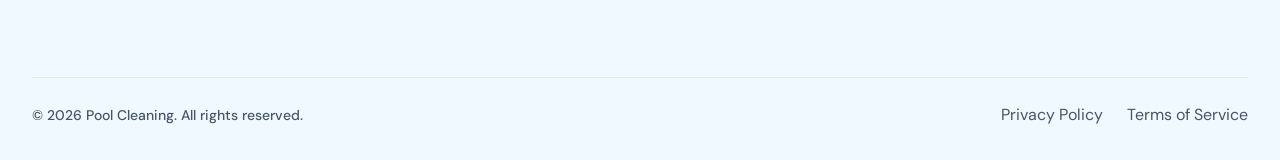
==== commit f25ca4eb: "color chnaged and Video hero section text shadow removed" ====
--- a/contact.html
+++ b/contact.html
@@ -102,7 +102,7 @@
     <!-- Header Section -->
     <section class="bg-blue section-padding" style="padding-bottom: 8rem;">
       <div class="container text-center" data-animate="fade-up">
-        <div style="display:inline-flex; align-items:center; gap:var(--space-2); padding:var(--space-2) var(--space-4); background:var(--bg-blue); color:var(--color-secondary); border-radius:var(--radius-pill); font-size:var(--size-xs); font-weight:bold; letter-spacing:0.1em; text-transform:uppercase; margin-bottom:var(--space-2); border: 1px solid rgba(2, 132, 199, 0.3); box-shadow: var(--shadow-sm);"><span class="material-symbols-outlined" style="font-size: 16px;">contact_page</span> Reach Out</div>
+        <div style="display:inline-flex; align-items:center; gap:var(--space-2); padding:var(--space-2) var(--space-4); background:var(--bg-blue); color:var(--color-accent-warm); border-radius:var(--radius-pill); font-size:var(--size-xs); font-weight:bold; letter-spacing:0.1em; text-transform:uppercase; margin-bottom:var(--space-2); border: 1px solid rgba(2, 132, 199, 0.3); box-shadow: var(--shadow-sm);"><span class="material-symbols-outlined" style="font-size: 16px;">contact_page</span> Reach Out</div>
         <h1 class="section-title" style="font-size: 4rem; margin-top: 1rem;">Get in Touch</h1>
         <p class="max-w-2xl text-on-surface-variant" style="margin-inline: auto;">
           Ready to transform your pool into a crystal-clear oasis? Our experts are standing by to help you maintain the perfect environment.
@@ -116,11 +116,11 @@
         <!-- Sidebar Info -->
         <div data-animate="fade-right">
           <div style="margin-bottom: var(--space-10);">
-            <span style="font-size: var(--size-xs); font-weight: bold; color: var(--color-secondary); text-transform: uppercase;">Direct Line</span>
+            <span style="font-size: var(--size-xs); font-weight: bold; color: var(--color-accent-warm); text-transform: uppercase;">Direct Line</span>
             <a href="tel:4803927104" style="display: block; font-size: var(--size-2xl); font-family: var(--font-display); font-weight: bold; color: var(--text-primary); margin-top: var(--space-2);">(480) 392-7104</a>
           </div>
           <div style="margin-bottom: var(--space-10);">
-            <span style="font-size: var(--size-xs); font-weight: bold; color: var(--color-secondary); text-transform: uppercase;">Email Us</span>
+            <span style="font-size: var(--size-xs); font-weight: bold; color: var(--color-accent-warm); text-transform: uppercase;">Email Us</span>
             <a href="mailto:info@poolcleaning.com" style="display: block; font-size: var(--size-xl); font-family: var(--font-display); font-weight: bold; color: var(--text-primary); margin-top: var(--space-2);">info@poolcleaning.com</a>
           </div>
 
--- a/css/tokens.css
+++ b/css/tokens.css
@@ -76,7 +76,7 @@
   --shadow-md:   0 4px 20px rgba(0,0,0,0.08);
   --shadow-lg:   0 8px 40px rgba(0,0,0,0.12);
   --shadow-glow: 0 0 24px rgba(2,132,199,0.25);
-  --text-shadow-hero: 0 2px 12px rgba(0,0,0,0.7), 0 4px 32px rgba(0,0,0,0.5);
+  --text-shadow-hero: 0 2px 8px rgba(0,0,0,0.4), 0 4px 16px rgba(0,0,0,0.3);
 
   /* ── ANIMATION ── */
   --ease-smooth:  cubic-bezier(0.25, 0.46, 0.45, 0.94);
--- a/css/buttons.css
+++ b/css/buttons.css
@@ -23,15 +23,15 @@
 }
 
 .btn--primary {
-  background: linear-gradient(135deg, var(--color-accent), var(--color-secondary));
+  background: var(--color-accent-warm);
   color: var(--text-inverse);
-  box-shadow: 0 4px 15px rgba(2,132,199,0.3);
+  box-shadow: 0 4px 15px rgba(245, 158, 11, 0.4);
 }
 .btn--primary:hover {
-  background: var(--bg-dark-blue);
+  background: #d97706; /* darker orange */
   color: var(--text-inverse);
   transform: translateY(-3px);
-  box-shadow: 0 8px 25px rgba(2,132,199,0.4);
+  box-shadow: 0 8px 25px rgba(245, 158, 11, 0.6);
 }
 
 .btn--secondary {
--- a/css/components.css
+++ b/css/components.css
@@ -74,7 +74,7 @@
 .card__icon {
   width: 64px;
   height: 64px;
-  background: linear-gradient(135deg, var(--color-accent), var(--color-secondary));
+  background: var(--color-accent-warm);
   color: var(--text-inverse);
   border-radius: var(--radius-lg);
   display: flex;
@@ -107,7 +107,7 @@
   transition: background var(--duration-base);
 }
 .feature-box:hover { background: var(--bg-light-blue); border-color: rgba(2,132,199,0.1); }
-.feature-icon { color: var(--color-secondary); margin-bottom: var(--space-4); display: block; }
+.feature-icon { color: var(--color-accent-warm); margin-bottom: var(--space-4); display: block; }
 .feature-box h4 { margin-bottom: var(--space-2); }
 
 /* Form Card */
@@ -126,7 +126,7 @@
 }
 
 .form-card__info {
-  background: linear-gradient(135deg, var(--color-accent), var(--color-secondary));
+  background: var(--color-accent-warm);
   padding: var(--space-12) var(--space-10);
   color: var(--text-inverse);
   display: flex;
